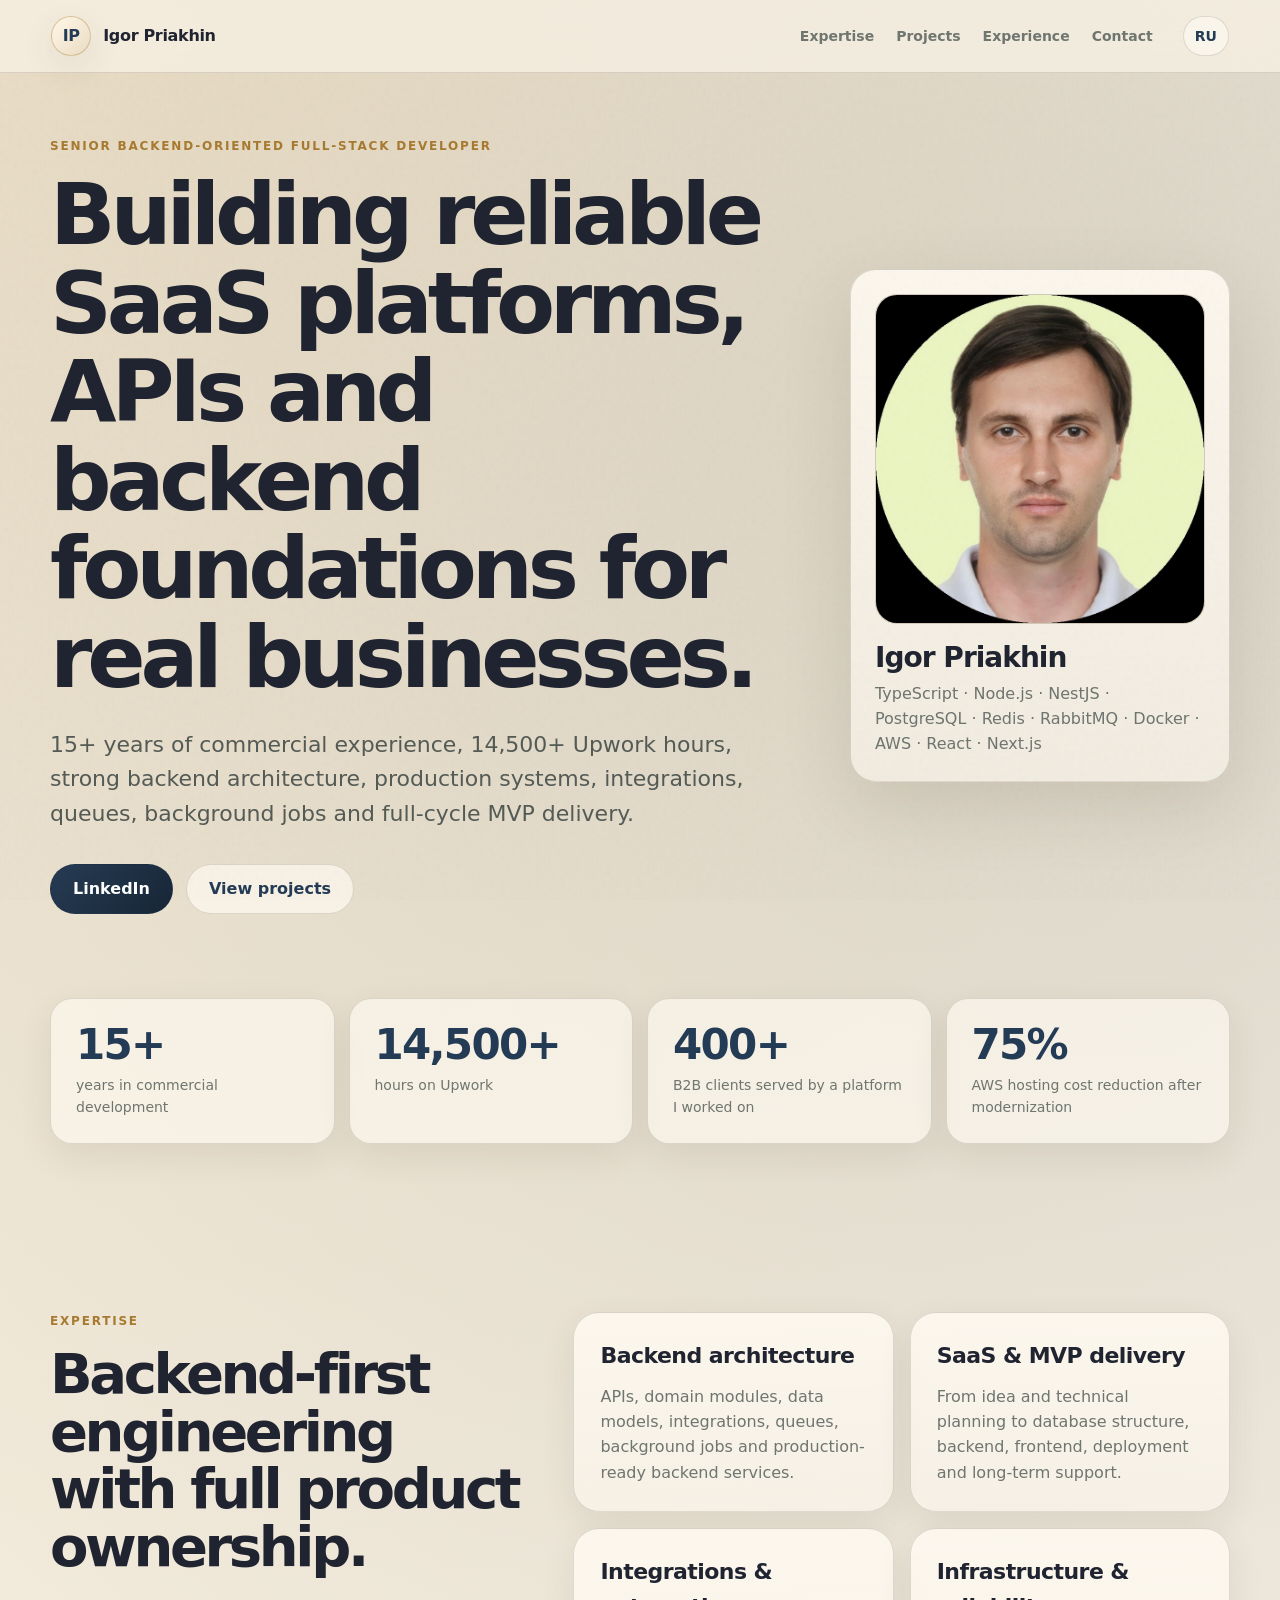
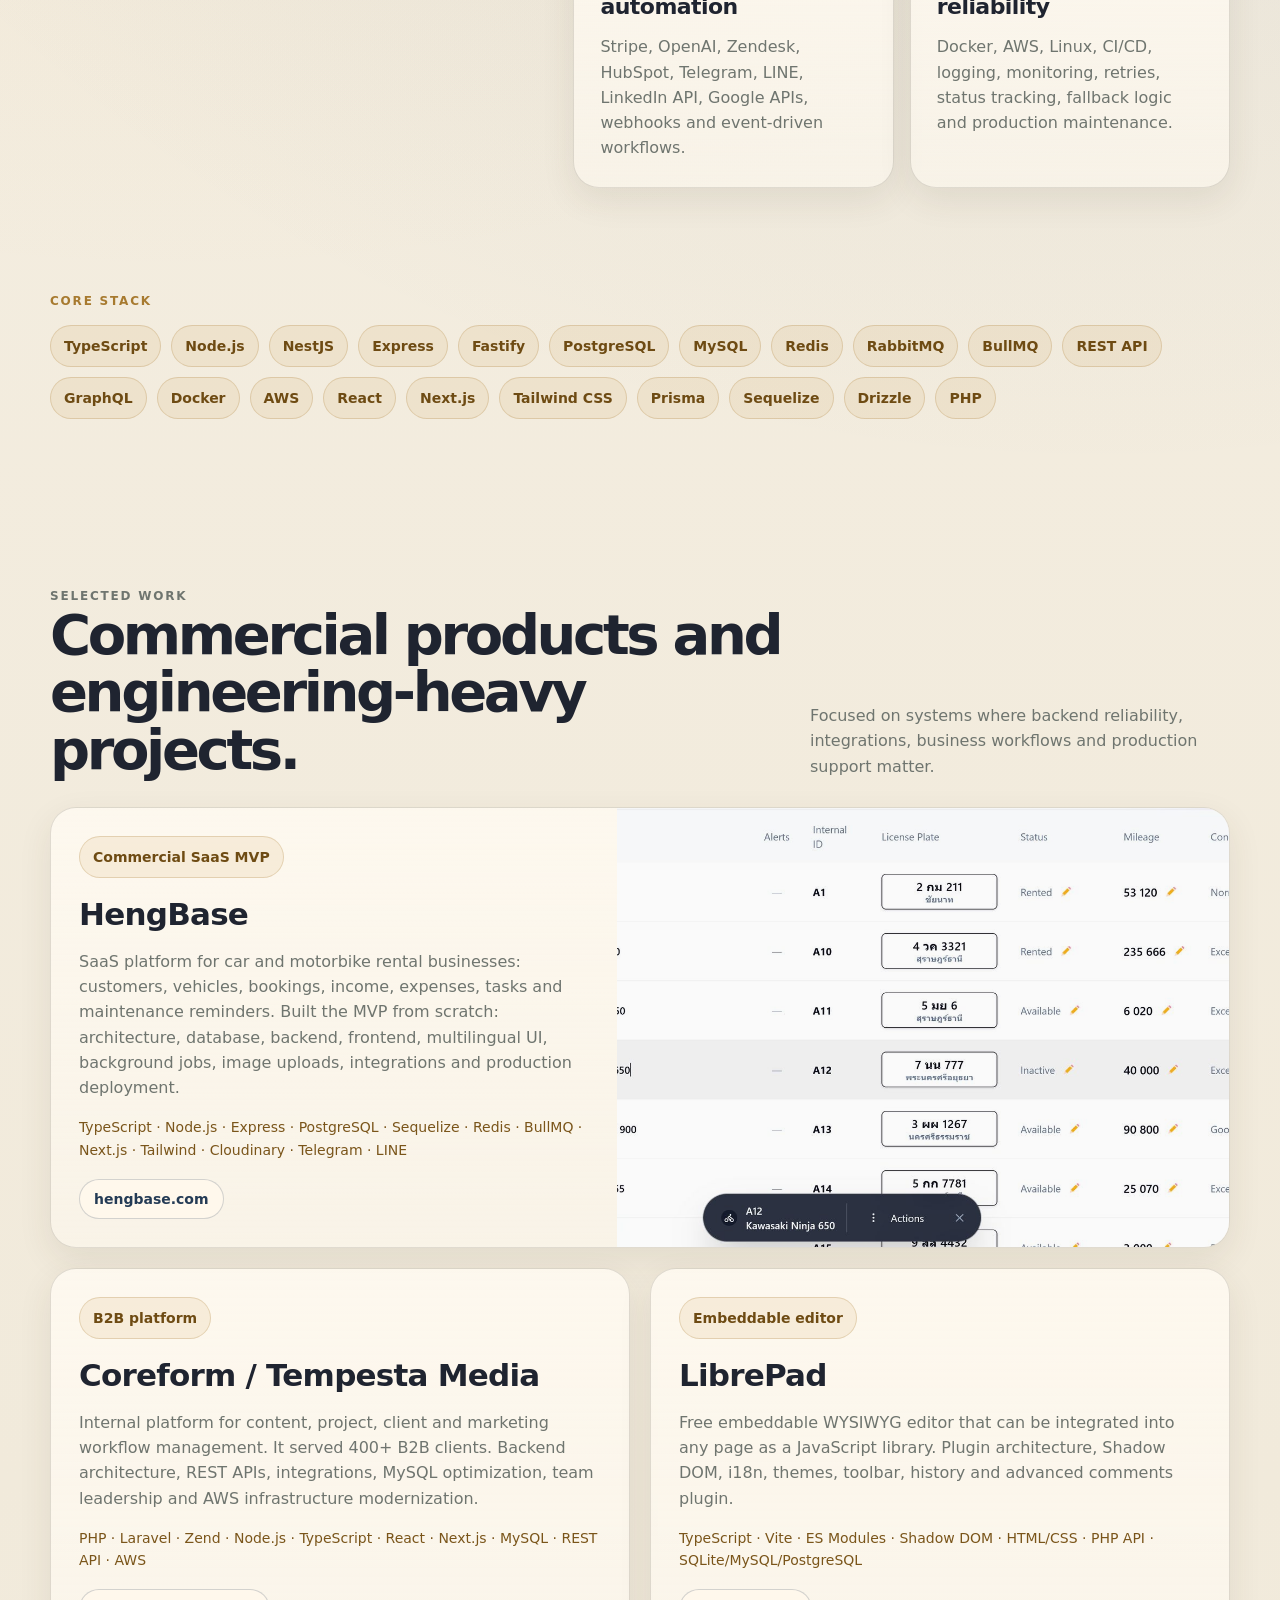
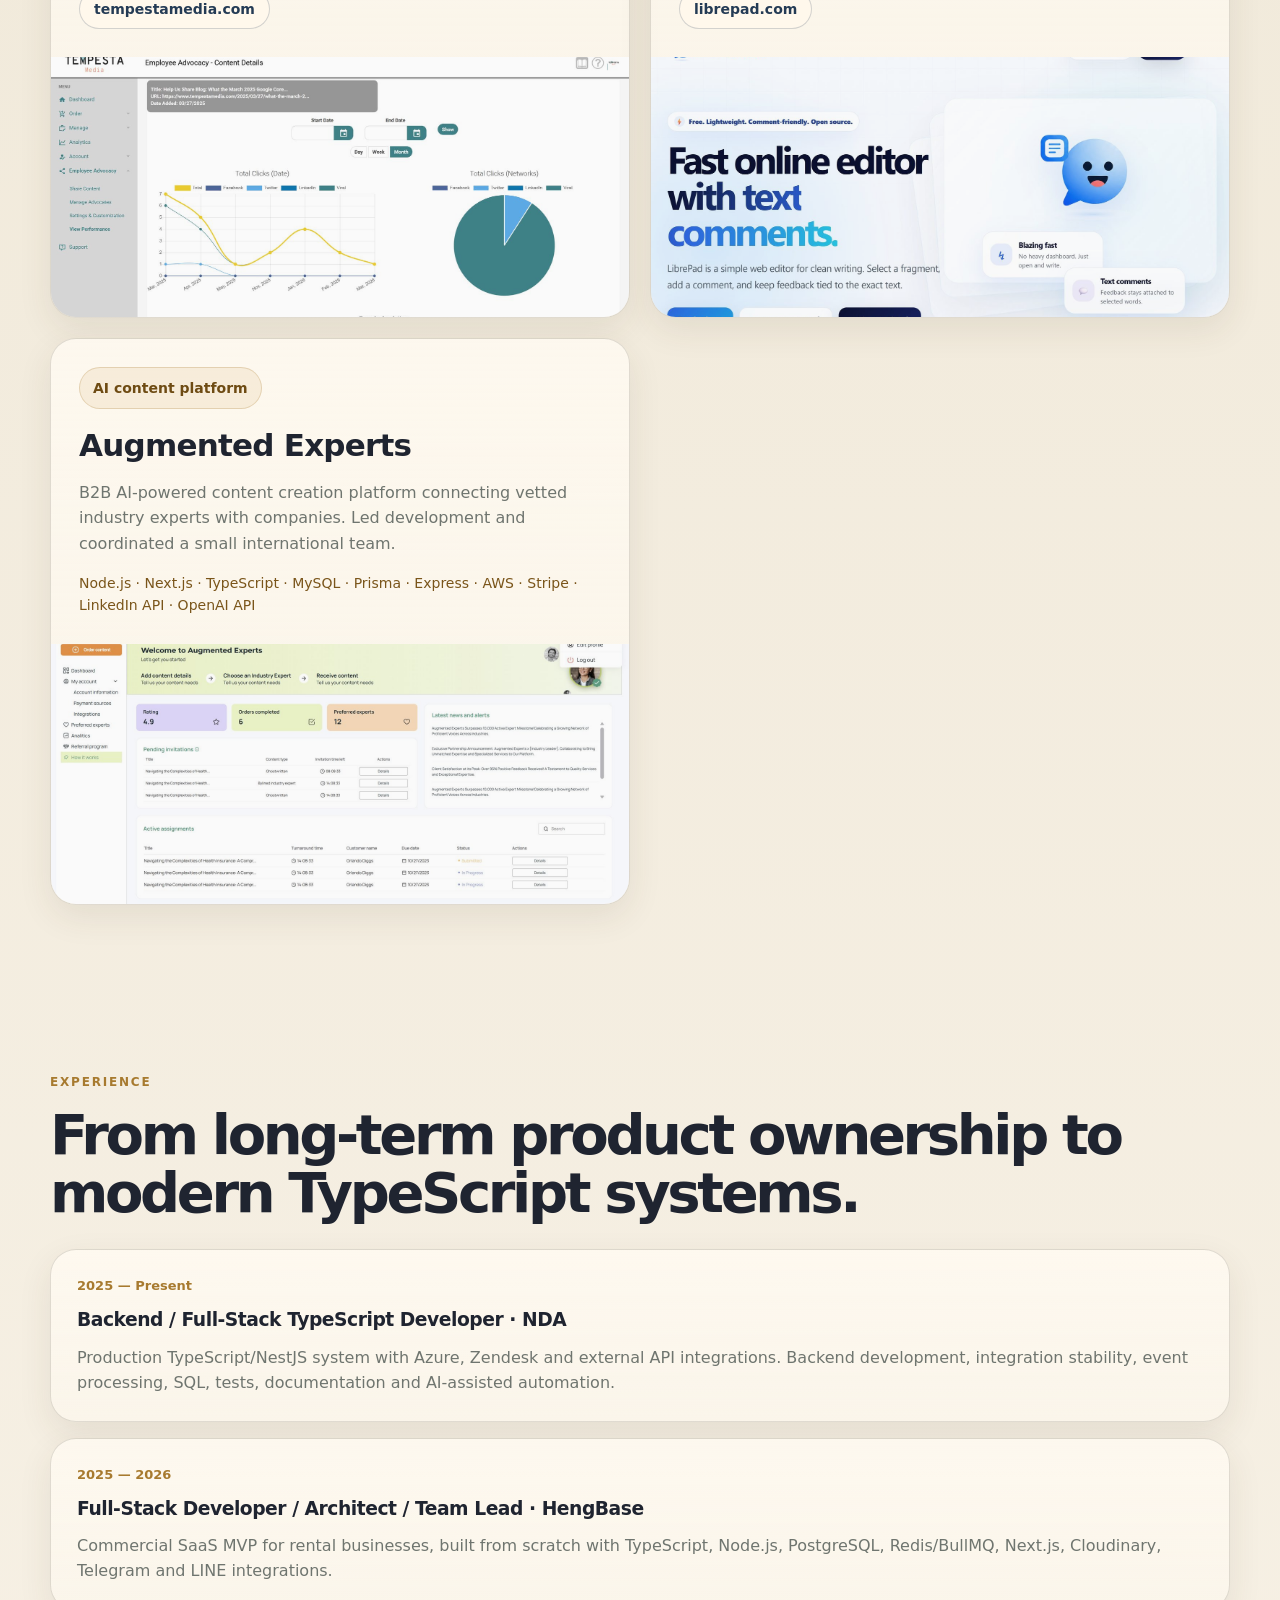
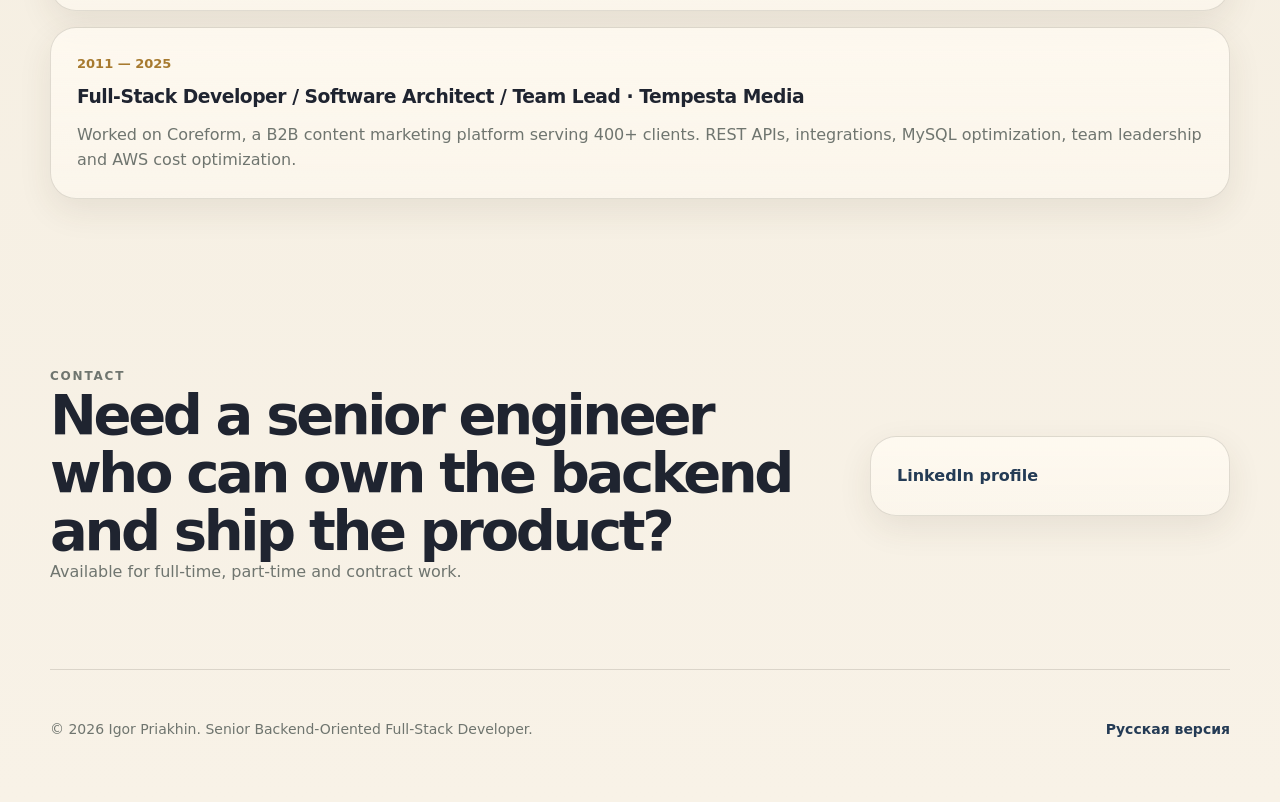
==== en.html @ e327070d "Initial portfolio website" ====
<!doctype html>
<html lang="en">
<head>
  <meta charset="utf-8" />
  <meta name="viewport" content="width=device-width, initial-scale=1" />
  <title>Igor Priakhin — Senior Backend-Oriented Full-Stack Developer</title>
  <meta name="description" content="Senior Backend-Oriented Full-Stack Developer with 15+ years of experience: TypeScript, Node.js, NestJS, PostgreSQL, Redis, RabbitMQ, BullMQ, Docker, AWS, React and Next.js." />
  <meta name="keywords" content="Senior Backend Developer, Full-Stack Developer, TypeScript, Node.js, NestJS, PostgreSQL, Redis, RabbitMQ, BullMQ, Docker, AWS, React, Next.js, SaaS, MVP, API integrations" />
  <meta name="author" content="Igor Priakhin" />
  <meta name="robots" content="index, follow" />
  <meta property="og:title" content="Igor Priakhin — Senior Backend-Oriented Full-Stack Developer" />
  <meta property="og:description" content="15+ years of experience in backend architecture, SaaS/MVP, APIs, integrations, queues, background jobs and production systems." />
  <meta property="og:type" content="website" />
  <meta property="og:locale" content="en_US" />
  <meta property="og:image" content="assets/igor-priakhin.jpg" />
  <meta name="twitter:card" content="summary_large_image" />
  <meta name="twitter:title" content="Igor Priakhin — Senior Backend-Oriented Full-Stack Developer" />
  <meta name="twitter:description" content="TypeScript, Node.js, NestJS, PostgreSQL, Redis, RabbitMQ/BullMQ, Docker, AWS, React, Next.js." />
  <link rel="alternate" hreflang="ru" href="index.html" />
  <link rel="alternate" hreflang="en" href="en.html" />
  <link rel="icon" href="assets/igor-priakhin.jpg" />
  <link rel="stylesheet" href="styles.css" />
  <script type="application/ld+json">
  {
    "@context": "https://schema.org",
    "@type": "Person",
    "name": "Igor Priakhin",
    "jobTitle": "Senior Backend-Oriented Full-Stack Developer",
    "image": "assets/igor-priakhin.jpg",
    "sameAs": ["https://www.linkedin.com/in/igor-priakhin-916a1a84"],
    "knowsAbout": ["TypeScript", "Node.js", "NestJS", "PostgreSQL", "Redis", "RabbitMQ", "BullMQ", "Docker", "AWS", "React", "Next.js", "SaaS", "API integrations"],
    "url": ""
  }
  </script>
</head>
<body>
  <div class="noise"></div>
  <header class="site-header">
    <a href="#top" class="brand" aria-label="Igor Priakhin home">
      <span class="brand-mark">IP</span>
      <span>Igor Priakhin</span>
    </a>
    <nav class="nav" aria-label="Main navigation">
      <a href="#expertise">Expertise</a>
      <a href="#projects">Projects</a>
      <a href="#experience">Experience</a>
      <a href="#contact">Contact</a>
      <a class="lang-switch" href="index.html" hreflang="ru">RU</a>
    </nav>
  </header>

  <main id="top">
    <section class="hero section">
      <div class="hero-copy">
        <p class="eyebrow">Senior Backend-Oriented Full-Stack Developer</p>
        <h1>Building reliable SaaS platforms, APIs and backend foundations for real businesses.</h1>
        <p class="lead">15+ years of commercial experience, 14,500+ Upwork hours, strong backend architecture, production systems, integrations, queues, background jobs and full-cycle MVP delivery.</p>
        <div class="hero-actions">
          <a class="btn primary" href="https://www.linkedin.com/in/igor-priakhin-916a1a84" target="_blank" rel="noreferrer">LinkedIn</a>
          <a class="btn secondary" href="#projects">View projects</a>
        </div>
      </div>
      <aside class="hero-card" aria-label="Profile summary">
        <img src="assets/igor-priakhin.jpg" alt="Igor Priakhin, Senior Backend-Oriented Full-Stack Developer" class="portrait" />
        <div>
          <h2>Igor Priakhin</h2>
          <p>TypeScript · Node.js · NestJS · PostgreSQL · Redis · RabbitMQ · Docker · AWS · React · Next.js</p>
        </div>
      </aside>
    </section>

    <section class="stats section" aria-label="Key achievements">
      <div class="stat"><strong>15+</strong><span>years in commercial development</span></div>
      <div class="stat"><strong>14,500+</strong><span>hours on Upwork</span></div>
      <div class="stat"><strong>400+</strong><span>B2B clients served by a platform I worked on</span></div>
      <div class="stat"><strong>75%</strong><span>AWS hosting cost reduction after modernization</span></div>
    </section>

    <section id="expertise" class="section split">
      <div>
        <p class="eyebrow">Expertise</p>
        <h2>Backend-first engineering with full product ownership.</h2>
      </div>
      <div class="cards two">
        <article class="card"><h3>Backend architecture</h3><p>APIs, domain modules, data models, integrations, queues, background jobs and production-ready backend services.</p></article>
        <article class="card"><h3>SaaS & MVP delivery</h3><p>From idea and technical planning to database structure, backend, frontend, deployment and long-term support.</p></article>
        <article class="card"><h3>Integrations & automation</h3><p>Stripe, OpenAI, Zendesk, HubSpot, Telegram, LINE, LinkedIn API, Google APIs, webhooks and event-driven workflows.</p></article>
        <article class="card"><h3>Infrastructure & reliability</h3><p>Docker, AWS, Linux, CI/CD, logging, monitoring, retries, status tracking, fallback logic and production maintenance.</p></article>
      </div>
    </section>

    <section class="section stack-section">
      <p class="eyebrow">Core stack</p>
      <div class="stack-cloud" aria-label="Technology stack">
        <span>TypeScript</span><span>Node.js</span><span>NestJS</span><span>Express</span><span>Fastify</span><span>PostgreSQL</span><span>MySQL</span><span>Redis</span><span>RabbitMQ</span><span>BullMQ</span><span>REST API</span><span>GraphQL</span><span>Docker</span><span>AWS</span><span>React</span><span>Next.js</span><span>Tailwind CSS</span><span>Prisma</span><span>Sequelize</span><span>Drizzle</span><span>PHP</span>
      </div>
    </section>

    <section id="projects" class="section">
      <div class="section-head">
        <div>
          <p class="eyebrow">Selected work</p>
          <h2>Commercial products and engineering-heavy projects.</h2>
        </div>
        <p>Focused on systems where backend reliability, integrations, business workflows and production support matter.</p>
      </div>

      <div class="project-grid">
        <article class="project-card featured">
          <div class="project-copy">
            <span class="tag">Commercial SaaS MVP</span>
            <h3>HengBase</h3>
            <p>SaaS platform for car and motorbike rental businesses: customers, vehicles, bookings, income, expenses, tasks and maintenance reminders. Built the MVP from scratch: architecture, database, backend, frontend, multilingual UI, background jobs, image uploads, integrations and production deployment.</p>
            <p class="tech">TypeScript · Node.js · Express · PostgreSQL · Sequelize · Redis · BullMQ · Next.js · Tailwind · Cloudinary · Telegram · LINE</p>
            <div class="project-links"><a class="project-link" href="https://hengbase.com" target="_blank" rel="noreferrer">hengbase.com</a></div>
          </div>
          <button class="project-shot" data-gallery="hengbase" aria-label="Open HengBase screenshots"><img loading="lazy" src="assets/projects/hengbase/01.jpg" alt="HengBase interface screenshot" /></button>
        </article>

        <article class="project-card">
          <div class="project-copy">
            <span class="tag">B2B platform</span>
            <h3>Coreform / Tempesta Media</h3>
            <p>Internal platform for content, project, client and marketing workflow management. It served 400+ B2B clients. Backend architecture, REST APIs, integrations, MySQL optimization, team leadership and AWS infrastructure modernization.</p>
            <p class="tech">PHP · Laravel · Zend · Node.js · TypeScript · React · Next.js · MySQL · REST API · AWS</p>
            <div class="project-links"><a class="project-link" href="https://tempestamedia.com" target="_blank" rel="noreferrer">tempestamedia.com</a></div>
          </div>
          <button class="project-shot" data-gallery="coreform" aria-label="Open Coreform screenshots"><img loading="lazy" src="assets/projects/coreform/01.jpg" alt="Coreform / Tempesta Media interface screenshot" /></button>
        </article>

        <article class="project-card">
          <div class="project-copy">
            <span class="tag">Embeddable editor</span>
            <h3>LibrePad</h3>
            <p>Free embeddable WYSIWYG editor that can be integrated into any page as a JavaScript library. Plugin architecture, Shadow DOM, i18n, themes, toolbar, history and advanced comments plugin.</p>
            <p class="tech">TypeScript · Vite · ES Modules · Shadow DOM · HTML/CSS · PHP API · SQLite/MySQL/PostgreSQL</p>
            <div class="project-links"><a class="project-link" href="https://librepad.com" target="_blank" rel="noreferrer">librepad.com</a></div>
          </div>
          <button class="project-shot" data-gallery="librepad" aria-label="Open LibrePad screenshots"><img loading="lazy" src="assets/projects/librepad/01.jpg" alt="LibrePad editor screenshot" /></button>
        </article>

        <article class="project-card">
          <div class="project-copy">
            <span class="tag">AI content platform</span>
            <h3>Augmented Experts</h3>
            <p>B2B AI-powered content creation platform connecting vetted industry experts with companies. Led development and coordinated a small international team.</p>
            <p class="tech">Node.js · Next.js · TypeScript · MySQL · Prisma · Express · AWS · Stripe · LinkedIn API · OpenAI API</p>
          </div>
          <button class="project-shot" data-gallery="augmented" aria-label="Open Augmented Experts screenshots"><img loading="lazy" src="assets/projects/augmented-experts/01.jpg" alt="Augmented Experts interface screenshot" /></button>
        </article>
      </div>
    </section>

    <section id="experience" class="section timeline-section">
      <p class="eyebrow">Experience</p>
      <h2>From long-term product ownership to modern TypeScript systems.</h2>
      <div class="timeline">
        <article><time>2025 — Present</time><h3>Backend / Full-Stack TypeScript Developer · NDA</h3><p>Production TypeScript/NestJS system with Azure, Zendesk and external API integrations. Backend development, integration stability, event processing, SQL, tests, documentation and AI-assisted automation.</p></article>
        <article><time>2025 — 2026</time><h3>Full-Stack Developer / Architect / Team Lead · HengBase</h3><p>Commercial SaaS MVP for rental businesses, built from scratch with TypeScript, Node.js, PostgreSQL, Redis/BullMQ, Next.js, Cloudinary, Telegram and LINE integrations.</p></article>
        <article><time>2011 — 2025</time><h3>Full-Stack Developer / Software Architect / Team Lead · Tempesta Media</h3><p>Worked on Coreform, a B2B content marketing platform serving 400+ clients. REST APIs, integrations, MySQL optimization, team leadership and AWS cost optimization.</p></article>
      </div>
    </section>

    <section id="contact" class="section contact">
      <div>
        <p class="eyebrow">Contact</p>
        <h2>Need a senior engineer who can own the backend and ship the product?</h2>
        <p>Available for full-time, part-time and contract work.</p>
      </div>
      <div class="contact-card">
        <a href="https://www.linkedin.com/in/igor-priakhin-916a1a84" target="_blank" rel="noreferrer">LinkedIn profile</a>
      </div>
    </section>
  </main>

  <footer class="footer">
    <p>© 2026 Igor Priakhin. Senior Backend-Oriented Full-Stack Developer.</p>
    <p><a href="index.html">Русская версия</a></p>
  </footer>

  <dialog class="gallery" id="gallery">
    <button class="close" id="closeGallery" aria-label="Close gallery">×</button>
    <button class="arrow prev" id="prevShot" aria-label="Previous screenshot">‹</button>
    <img id="galleryImage" alt="Project screenshot" />
    <button class="arrow next" id="nextShot" aria-label="Next screenshot">›</button>
    <p id="galleryCaption"></p>
  </dialog>

  <script src="script.js"></script>
</body>
</html>
---- styles.css ----
:root{
  --paper:#f6f0e4;
  --paper-2:#fffaf1;
  --ink:#1f2430;
  --muted:#6f756f;
  --soft:#e5dccb;
  --line:rgba(45,38,27,.14);
  --panel:rgba(255,250,241,.78);
  --panel-solid:#fffaf1;
  --gold:#a77a2f;
  --gold-2:#c99a49;
  --blue:#243b55;
  --green:#3d5547;
  --shadow:0 24px 70px rgba(64,52,34,.13);
  --shadow-soft:0 12px 34px rgba(64,52,34,.09);
  --radius:26px;
}
*{box-sizing:border-box}
html{scroll-behavior:smooth}
body{
  margin:0;
  font-family:Inter,ui-sans-serif,system-ui,-apple-system,BlinkMacSystemFont,"Segoe UI",Roboto,Arial,sans-serif;
  color:var(--ink);
  line-height:1.58;
  background:
    radial-gradient(circle at 14% 0%, rgba(201,154,73,.18), transparent 33%),
    radial-gradient(circle at 86% 8%, rgba(36,59,85,.12), transparent 31%),
    linear-gradient(180deg,var(--paper),#f1eadb 55%,#f8f2e7);
}
a{color:inherit;text-decoration:none}
img{max-width:100%}
.noise{position:fixed;inset:0;pointer-events:none;opacity:.045;background-image:url("data:image/svg+xml,%3Csvg viewBox='0 0 256 256' xmlns='http://www.w3.org/2000/svg'%3E%3Cfilter id='n'%3E%3CfeTurbulence type='fractalNoise' baseFrequency='.7' numOctaves='3' stitchTiles='stitch'/%3E%3C/filter%3E%3Crect width='100%25' height='100%25' filter='url(%23n)'/%3E%3C/svg%3E");z-index:5;mix-blend-mode:multiply}.site-header{position:sticky;top:0;z-index:10;display:flex;align-items:center;justify-content:space-between;gap:20px;padding:16px clamp(18px,4vw,64px);background:rgba(246,240,228,.79);backdrop-filter:blur(20px);border-bottom:1px solid var(--line)}.brand{display:flex;align-items:center;gap:12px;font-weight:800;letter-spacing:-.02em}.brand-mark{display:grid;place-items:center;width:40px;height:40px;border:1px solid rgba(167,122,47,.38);border-radius:50%;background:linear-gradient(135deg,#fff7e8,#eadcc3);color:var(--blue);box-shadow:var(--shadow-soft)}.nav{display:flex;align-items:center;gap:22px;color:var(--muted);font-size:14px;font-weight:650}.nav a:hover{color:var(--ink)}.lang-switch{display:inline-flex;align-items:center;gap:7px;margin-left:8px;padding:8px 11px;border:1px solid var(--line);border-radius:999px;background:rgba(255,250,241,.68);color:var(--blue)}.section{width:min(1180px,calc(100% - 40px));margin:0 auto;padding:84px 0}.hero{display:grid;grid-template-columns:minmax(0,1.14fr) 380px;gap:50px;align-items:center;min-height:700px;padding-top:64px}.eyebrow{margin:0 0 14px;color:var(--gold);font-weight:850;letter-spacing:.15em;text-transform:uppercase;font-size:12px}.hero h1,.section h2{margin:0;color:var(--ink);line-height:1.03;letter-spacing:-.06em}.hero h1{font-size:clamp(43px,7vw,86px);max-width:900px}.section h2{font-size:clamp(33px,4.4vw,56px)}.lead{margin:26px 0 0;max-width:760px;color:#545b55;font-size:clamp(18px,1.9vw,22px)}.hero-actions{display:flex;flex-wrap:wrap;gap:13px;margin-top:32px}.btn{display:inline-flex;align-items:center;justify-content:center;min-height:50px;padding:0 22px;border-radius:999px;font-weight:800;border:1px solid var(--line);transition:transform .2s ease,box-shadow .2s ease,background .2s ease}.btn:hover{transform:translateY(-1px);box-shadow:var(--shadow-soft)}.btn.primary{background:linear-gradient(135deg,#263b53,#172636);color:#fff;border-color:rgba(36,59,85,.2)}.btn.secondary{background:rgba(255,250,241,.7);color:var(--blue)}.hero-card{padding:24px;border:1px solid var(--line);border-radius:var(--radius);background:linear-gradient(180deg,rgba(255,250,241,.9),rgba(255,250,241,.58));box-shadow:var(--shadow)}.portrait{display:block;width:100%;aspect-ratio:1/1;object-fit:cover;border-radius:22px;border:1px solid rgba(45,38,27,.12);margin-bottom:20px;background:#e9e1cf}.hero-card h2{font-size:28px;margin:0 0 8px;letter-spacing:-.035em}.hero-card p,.section-head p,.card p,.project-copy p,.timeline p,.contact p{color:var(--muted);margin:0}.stats{display:grid;grid-template-columns:repeat(4,1fr);gap:14px;padding-top:0}.stat{padding:25px;border:1px solid var(--line);border-radius:22px;background:rgba(255,250,241,.64);box-shadow:var(--shadow-soft)}.stat strong{display:block;color:var(--blue);font-size:42px;line-height:1;letter-spacing:-.04em}.stat span{display:block;margin-top:8px;color:var(--muted);font-size:14px}.split{display:grid;grid-template-columns:.84fr 1.16fr;gap:48px}.cards.two{display:grid;grid-template-columns:repeat(2,1fr);gap:16px}.card,.project-card,.timeline article,.contact-card{border:1px solid var(--line);border-radius:var(--radius);background:linear-gradient(180deg,rgba(255,250,241,.86),rgba(255,250,241,.55));box-shadow:var(--shadow-soft)}.card{padding:26px}.card h3,.project-copy h3,.timeline h3{margin:0 0 10px;color:var(--ink);letter-spacing:-.025em}.card h3{font-size:22px}.stack-section{padding-top:20px}.stack-cloud{display:flex;flex-wrap:wrap;gap:10px}.stack-cloud span,.tag{display:inline-flex;padding:9px 13px;border:1px solid rgba(167,122,47,.24);border-radius:999px;color:#6e4b13;background:rgba(201,154,73,.12);font-size:14px;font-weight:700}.section-head{display:flex;justify-content:space-between;align-items:end;gap:28px;margin-bottom:28px}.section-head p{max-width:420px}.project-grid{display:grid;grid-template-columns:repeat(2,1fr);gap:20px}.project-card{overflow:hidden;display:grid;grid-template-rows:auto 260px}.project-card.featured{grid-column:1/-1;grid-template-columns:1fr 1.08fr;grid-template-rows:auto}.project-copy{padding:28px}.project-copy h3{font-size:31px;margin-top:12px}.project-links{display:flex;flex-wrap:wrap;gap:10px;margin-top:18px}.project-link{display:inline-flex;align-items:center;gap:7px;min-height:40px;padding:0 14px;border-radius:999px;border:1px solid rgba(36,59,85,.2);background:#fff8ec;color:var(--blue);font-weight:800;font-size:14px}.project-link:hover{background:#f0e2cb}.project-shot{border:0;padding:0;cursor:pointer;background:#e8dfcd;overflow:hidden}.project-shot img{display:block;width:100%;height:100%;object-fit:cover;transition:transform .6s ease,filter .4s ease;filter:saturate(.92) contrast(.96)}.project-shot:hover img{transform:scale(1.035);filter:saturate(1) contrast(1)}.tech{margin-top:16px!important;color:#7a551a!important;font-size:14px}.timeline{display:grid;gap:16px;margin-top:28px}.timeline article{padding:26px}.timeline time{display:block;color:var(--gold);font-weight:850;font-size:13px;margin-bottom:8px}.contact{display:grid;grid-template-columns:1fr 360px;gap:36px;align-items:center}.contact-card{padding:26px;display:grid;gap:14px}.contact-card a{color:var(--blue);font-weight:850}.contact-card a:hover{color:var(--gold)}.gallery{width:min(1160px,calc(100% - 28px));border:1px solid rgba(45,38,27,.16);border-radius:24px;background:#fffaf1;color:var(--ink);box-shadow:var(--shadow);padding:18px}.gallery::backdrop{background:rgba(31,36,48,.55);backdrop-filter:blur(5px)}.gallery img{width:100%;max-height:78vh;object-fit:contain;border-radius:16px;background:#eee2cf}.gallery p{margin:12px 8px 2px;color:var(--muted)}.close,.arrow{position:absolute;border:1px solid rgba(45,38,27,.18);background:rgba(255,250,241,.92);color:var(--ink);cursor:pointer;box-shadow:var(--shadow-soft)}.close{right:16px;top:16px;width:42px;height:42px;border-radius:50%;font-size:28px}.arrow{top:50%;transform:translateY(-50%);width:48px;height:58px;border-radius:18px;font-size:42px}.arrow.prev{left:16px}.arrow.next{right:16px}.footer{width:min(1180px,calc(100% - 40px));margin:0 auto;padding:34px 0 48px;border-top:1px solid var(--line);color:var(--muted);font-size:14px;display:flex;justify-content:space-between;gap:18px}.footer a{font-weight:800;color:var(--blue)}
@media (max-width:980px){.nav{gap:14px}.hero,.split,.contact,.project-card.featured{grid-template-columns:1fr}.hero{min-height:auto;padding-top:48px}.hero-card{max-width:520px}.stats,.cards.two,.project-grid{grid-template-columns:1fr}.project-card,.project-card.featured{grid-template-rows:auto 225px}.section-head{display:block}.section-head p{margin-top:12px}.hero h1{font-size:46px}.section{padding:58px 0}.site-header{padding-inline:20px}.contact-card{max-width:420px}.footer{display:block}.footer p{margin:8px 0}}
@media (max-width:680px){.nav a:not(.lang-switch){display:none}.hero-actions{display:grid}.btn{width:100%}.stats{gap:10px}.stat{padding:20px}.stat strong{font-size:34px}.project-copy{padding:22px}.project-copy h3{font-size:26px}.gallery{padding:10px}.arrow{display:none}.section{width:min(100% - 28px,1180px)}.site-header{gap:10px}.brand span:last-child{font-size:15px}.hero h1{font-size:40px}.lead{font-size:18px}}
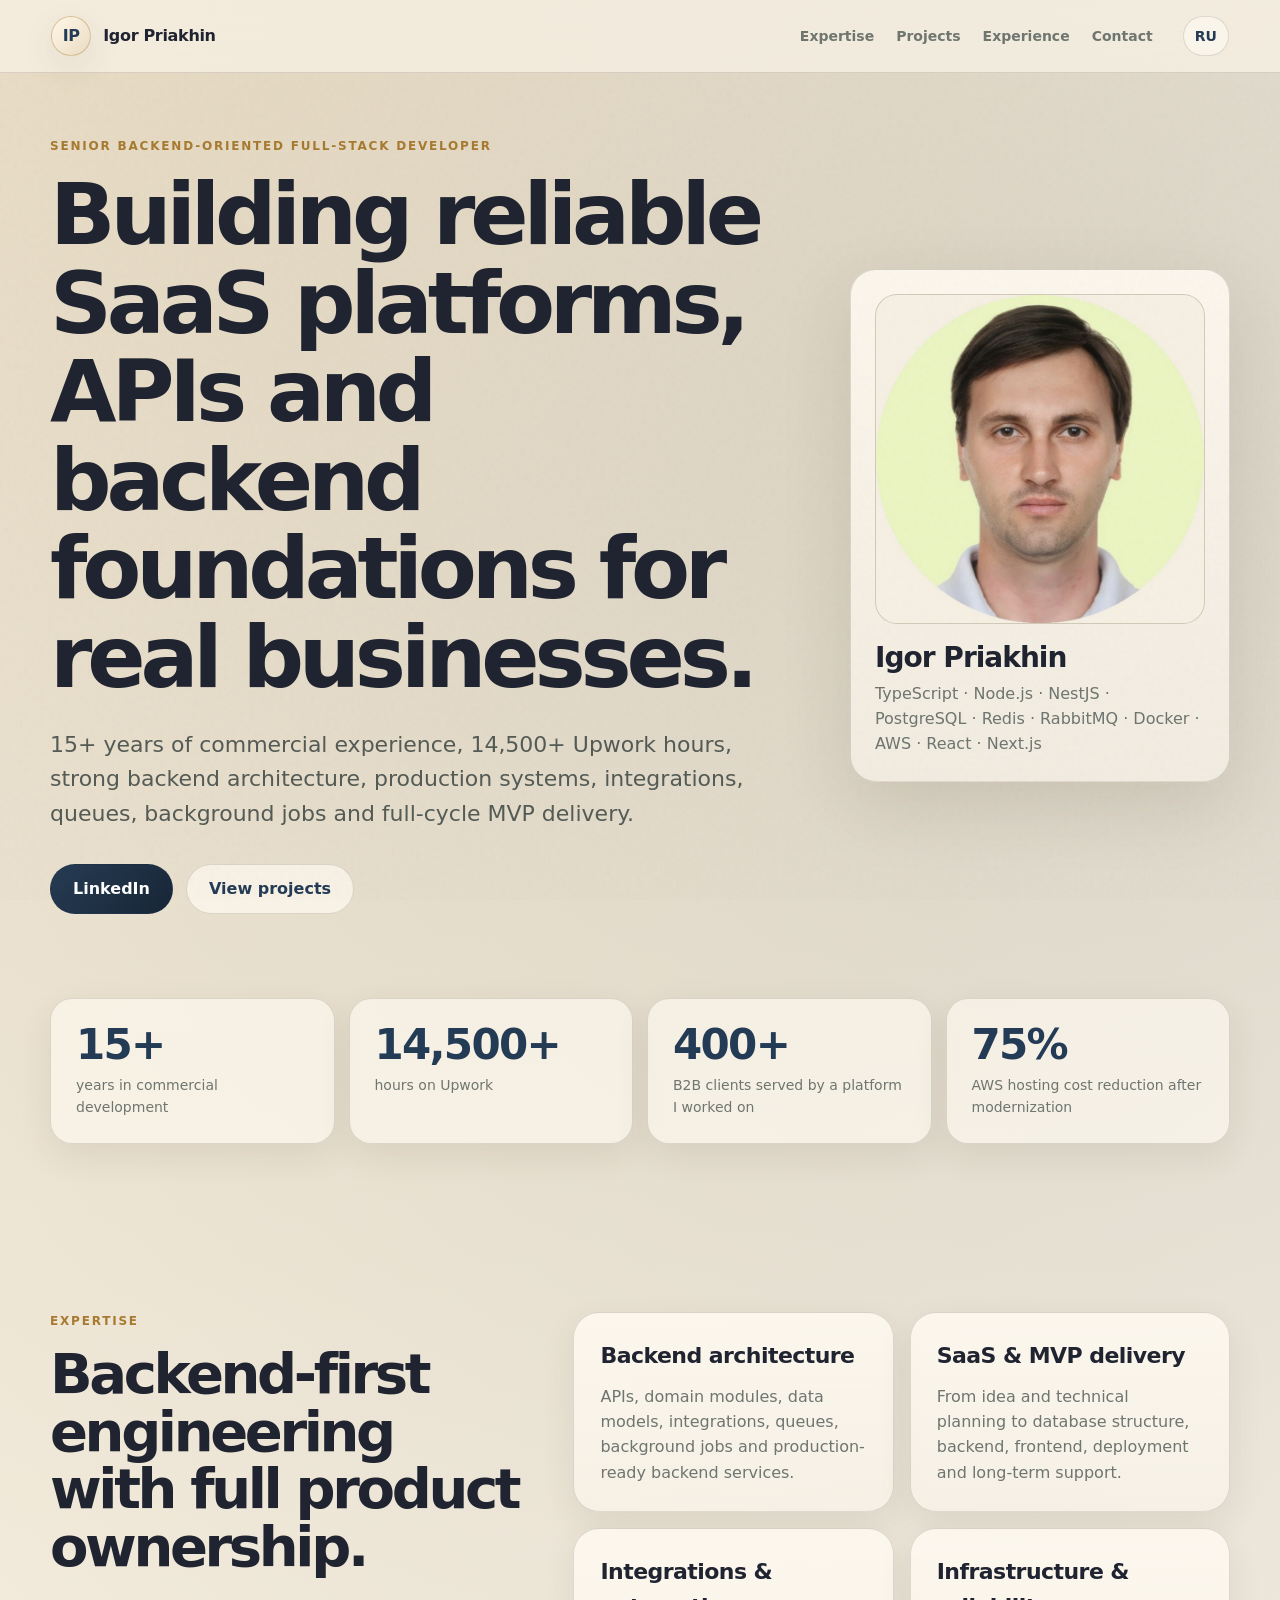
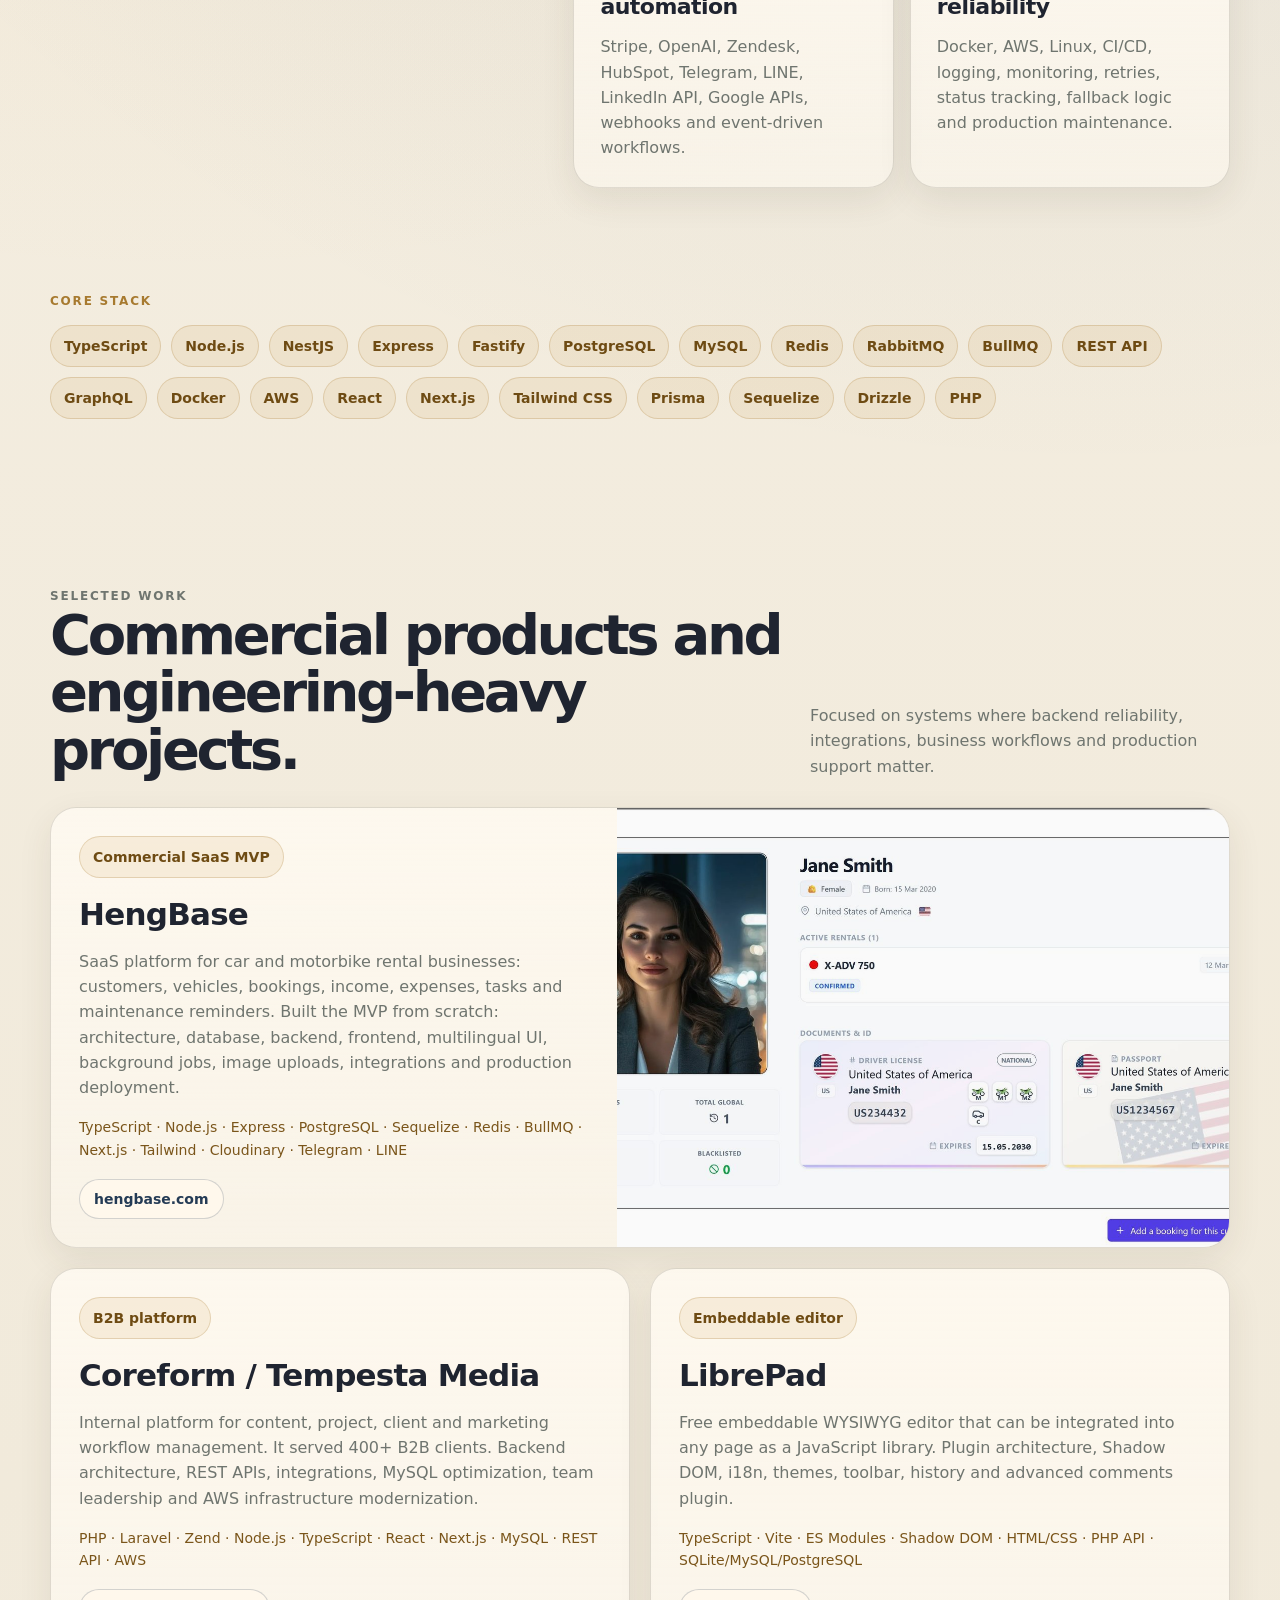
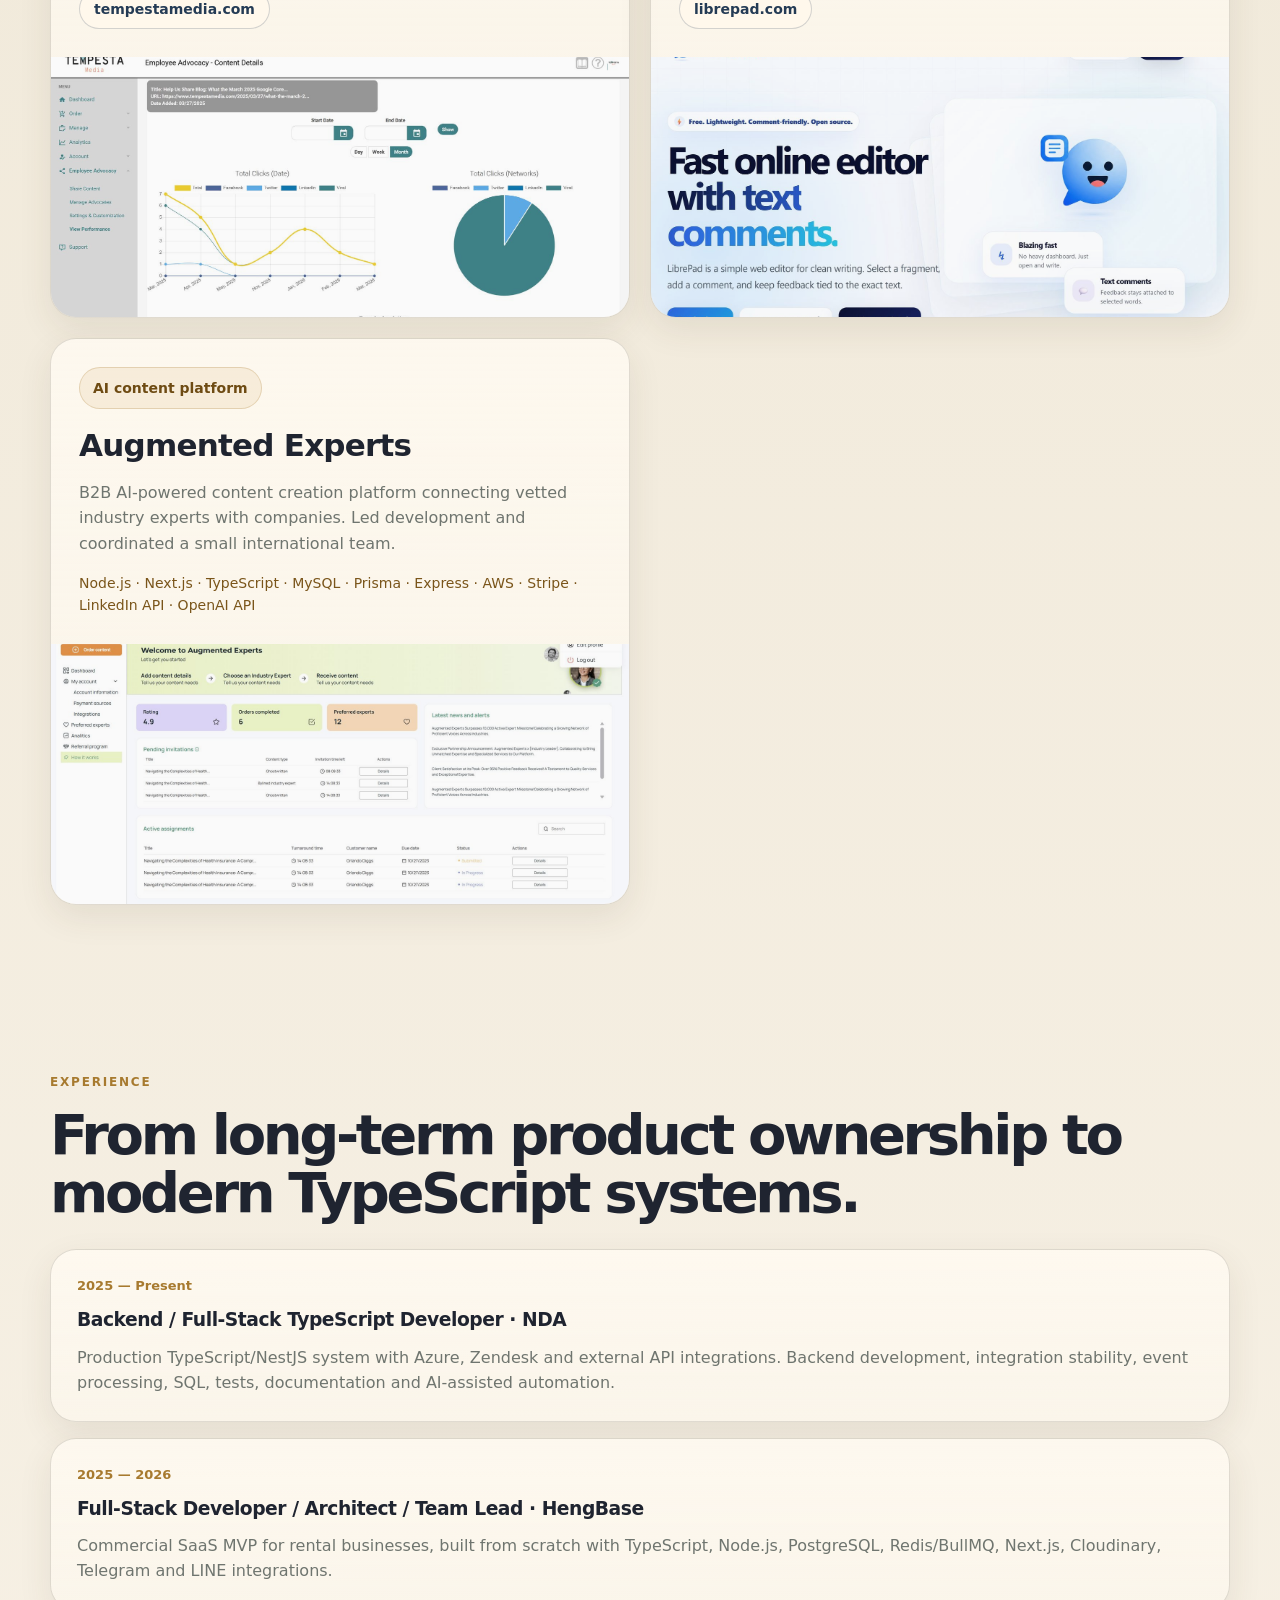
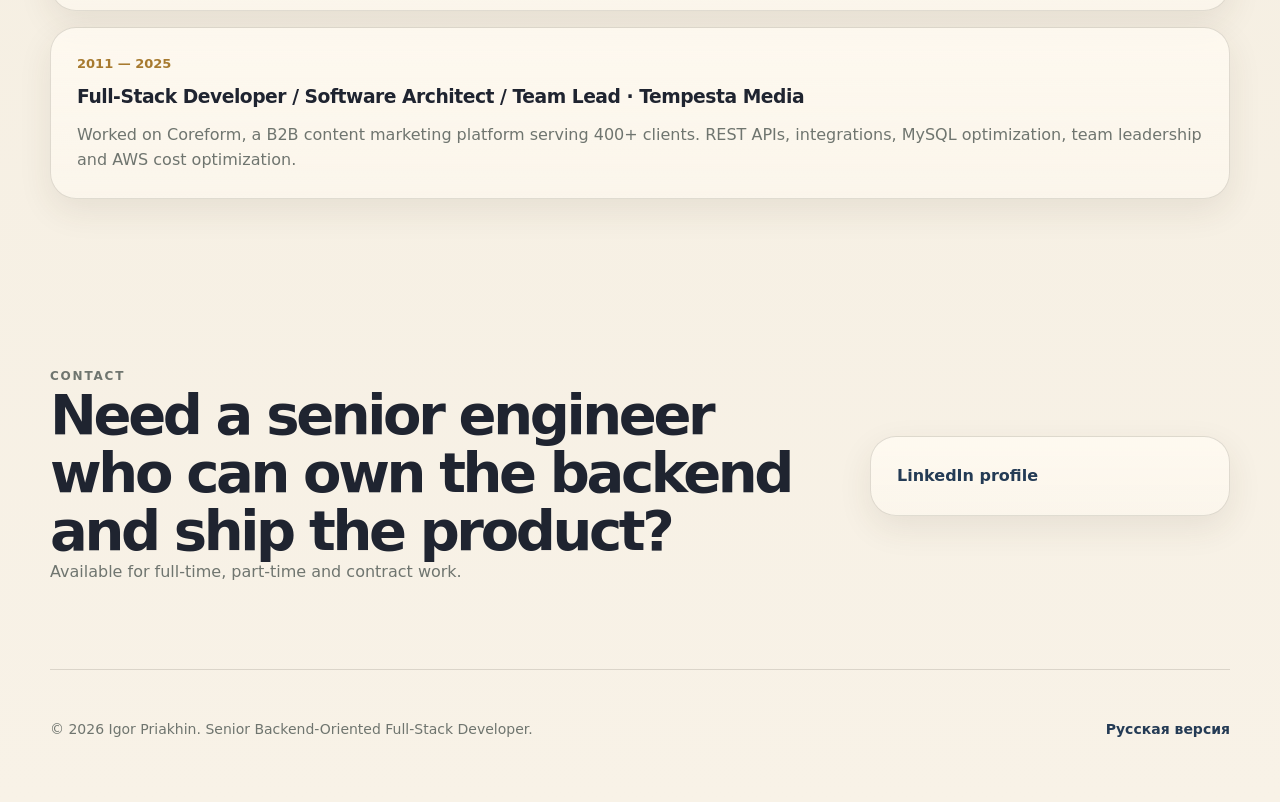
==== commit a4ae0213: "Update SEO URLs and avatar background" ====
--- a/en.html
+++ b/en.html
@@ -11,13 +11,17 @@
   <meta property="og:title" content="Igor Priakhin — Senior Backend-Oriented Full-Stack Developer" />
   <meta property="og:description" content="15+ years of experience in backend architecture, SaaS/MVP, APIs, integrations, queues, background jobs and production systems." />
   <meta property="og:type" content="website" />
+  <meta property="og:url" content="https://iprahin.github.io/en.html" />
   <meta property="og:locale" content="en_US" />
-  <meta property="og:image" content="assets/igor-priakhin.jpg" />
+  <meta property="og:image" content="https://iprahin.github.io/assets/igor-priakhin.jpg" />
   <meta name="twitter:card" content="summary_large_image" />
   <meta name="twitter:title" content="Igor Priakhin — Senior Backend-Oriented Full-Stack Developer" />
   <meta name="twitter:description" content="TypeScript, Node.js, NestJS, PostgreSQL, Redis, RabbitMQ/BullMQ, Docker, AWS, React, Next.js." />
-  <link rel="alternate" hreflang="ru" href="index.html" />
-  <link rel="alternate" hreflang="en" href="en.html" />
+  <meta name="twitter:image" content="https://iprahin.github.io/assets/igor-priakhin.jpg" />
+  <link rel="canonical" href="https://iprahin.github.io/en.html" />
+  <link rel="alternate" hreflang="ru" href="https://iprahin.github.io/" />
+  <link rel="alternate" hreflang="en" href="https://iprahin.github.io/en.html" />
+  <link rel="alternate" hreflang="x-default" href="https://iprahin.github.io/" />
   <link rel="icon" href="assets/igor-priakhin.jpg" />
   <link rel="stylesheet" href="styles.css" />
   <script type="application/ld+json">
@@ -26,10 +30,10 @@
     "@type": "Person",
     "name": "Igor Priakhin",
     "jobTitle": "Senior Backend-Oriented Full-Stack Developer",
-    "image": "assets/igor-priakhin.jpg",
+    "image": "https://iprahin.github.io/assets/igor-priakhin.jpg",
     "sameAs": ["https://www.linkedin.com/in/igor-priakhin-916a1a84"],
     "knowsAbout": ["TypeScript", "Node.js", "NestJS", "PostgreSQL", "Redis", "RabbitMQ", "BullMQ", "Docker", "AWS", "React", "Next.js", "SaaS", "API integrations"],
-    "url": ""
+    "url": "https://iprahin.github.io/en.html"
   }
   </script>
 </head>
@@ -114,7 +118,7 @@
             <p class="tech">TypeScript · Node.js · Express · PostgreSQL · Sequelize · Redis · BullMQ · Next.js · Tailwind · Cloudinary · Telegram · LINE</p>
             <div class="project-links"><a class="project-link" href="https://hengbase.com" target="_blank" rel="noreferrer">hengbase.com</a></div>
           </div>
-          <button class="project-shot" data-gallery="hengbase" aria-label="Open HengBase screenshots"><img loading="lazy" src="assets/projects/hengbase/01.jpg" alt="HengBase interface screenshot" /></button>
+          <button class="project-shot" data-gallery="hengbase" aria-label="Open HengBase screenshots"><img loading="lazy" src="assets/projects/hengbase/05.jpg" alt="HengBase interface screenshot" /></button>
         </article>
 
         <article class="project-card">
